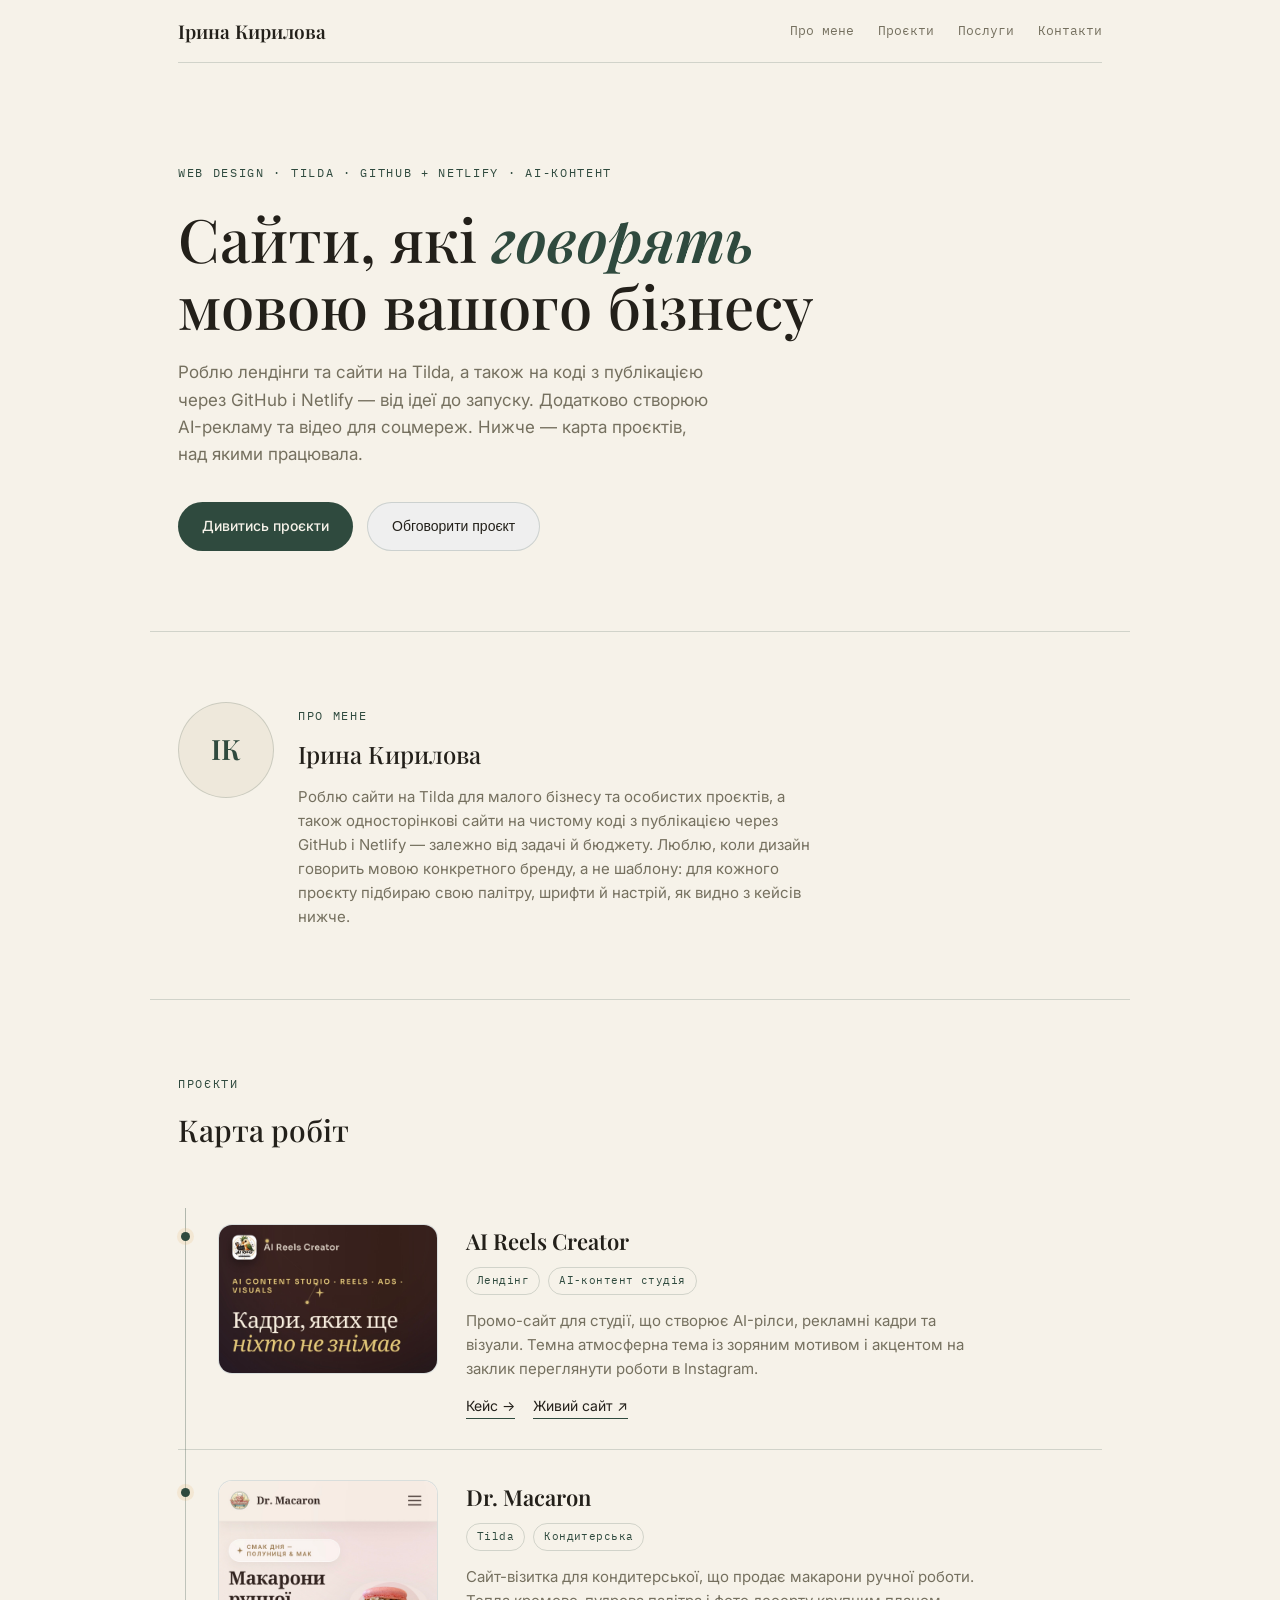
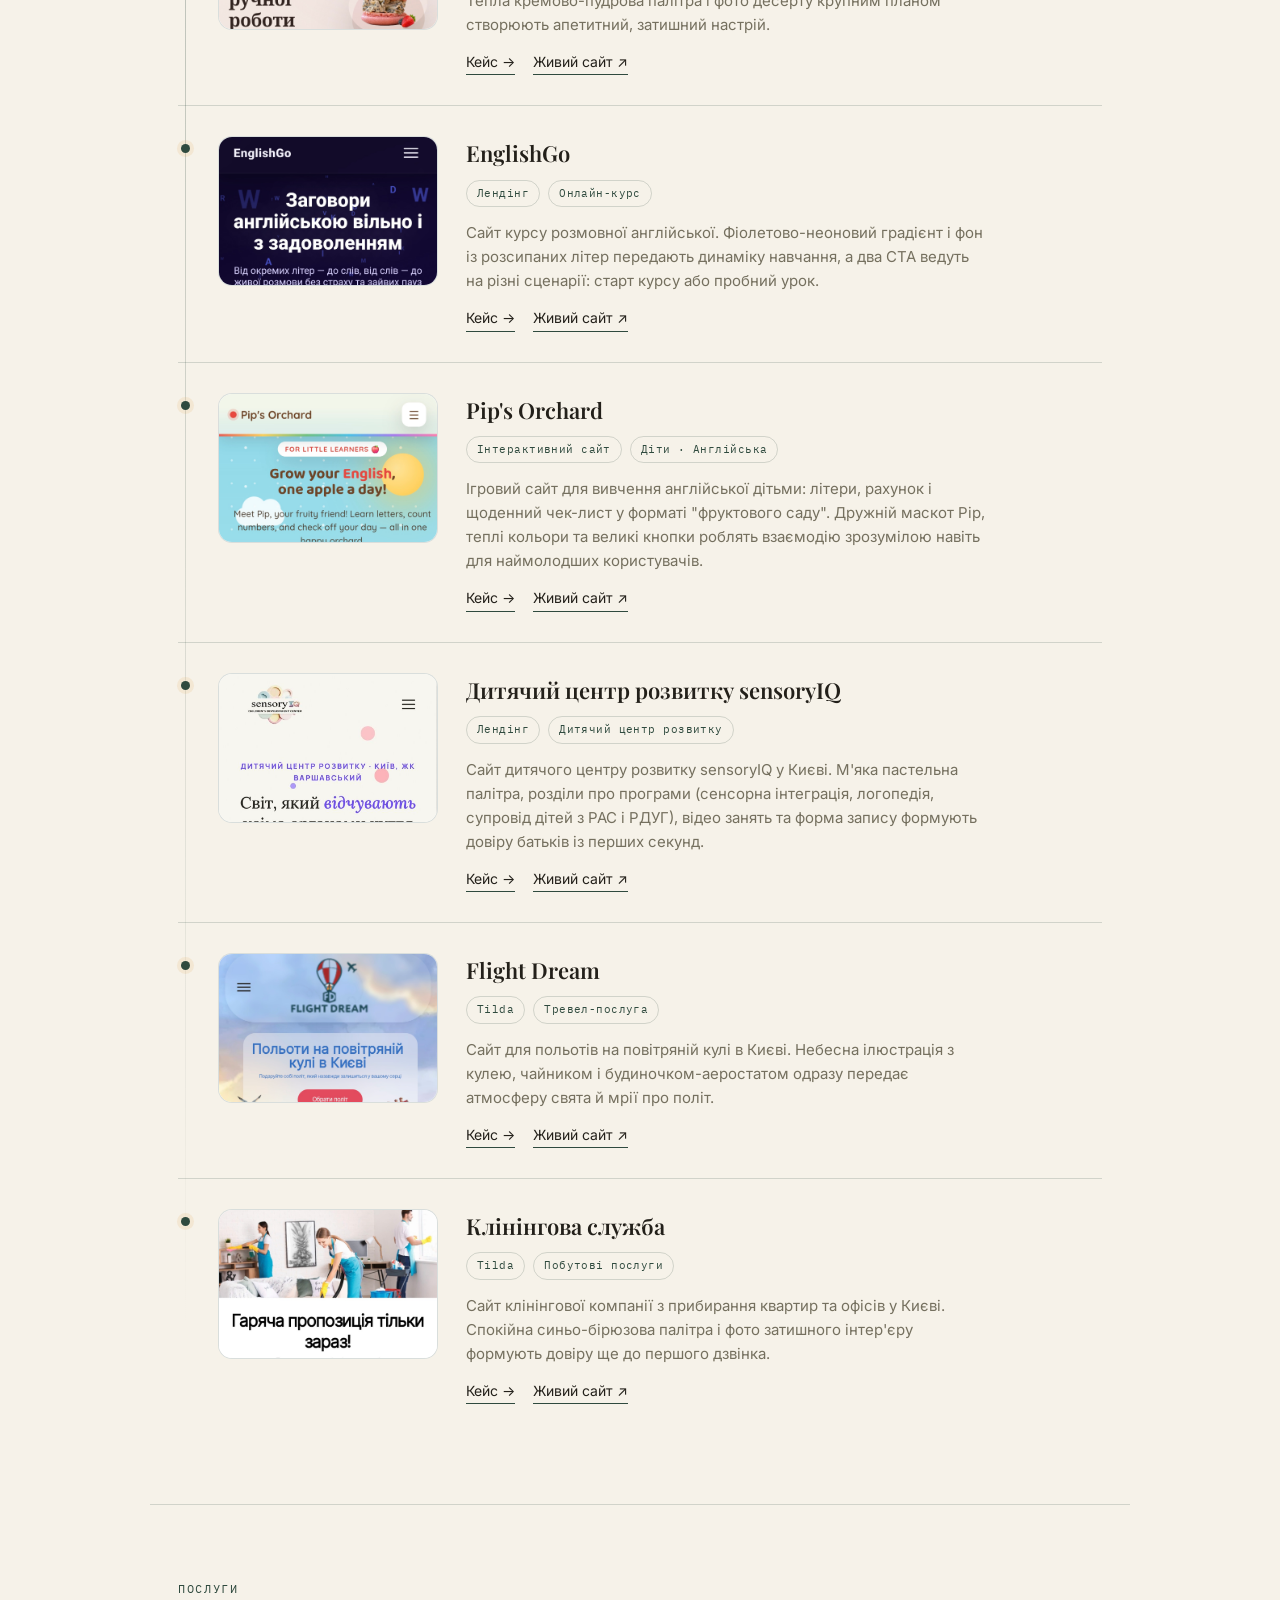
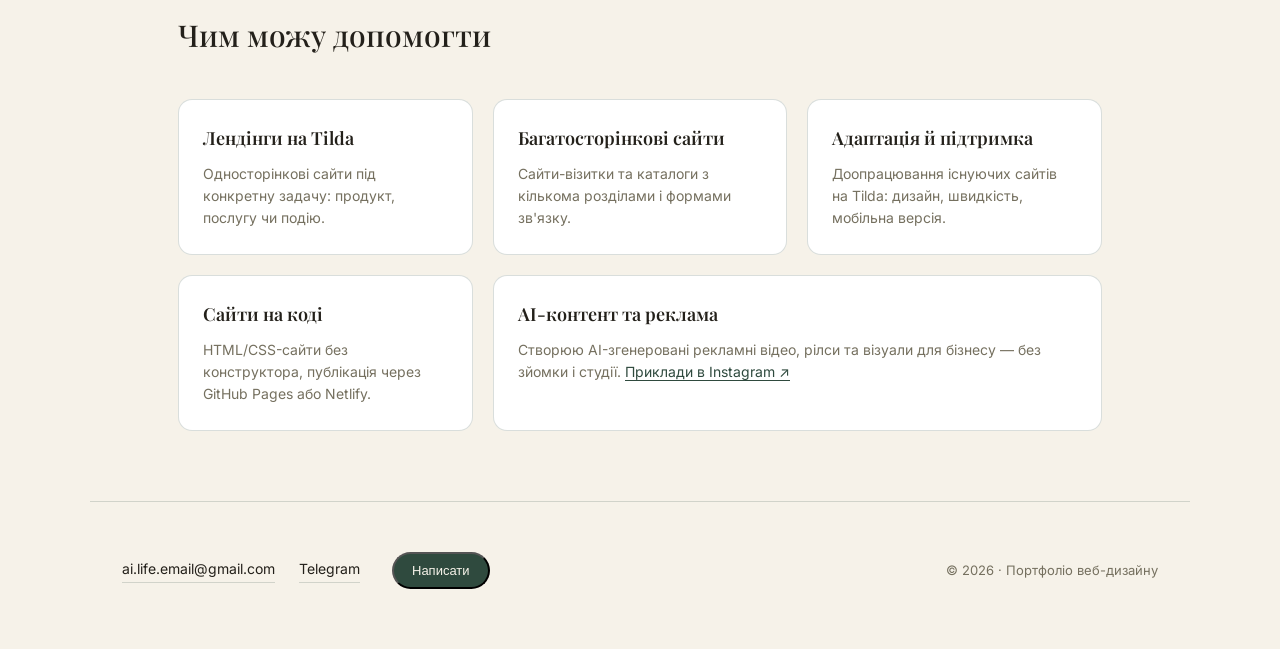
==== index.html @ 843b8435 "Add files via upload" ====
<!DOCTYPE html>
<html lang="uk">
<head>
<meta charset="UTF-8">
<meta name="viewport" content="width=device-width, initial-scale=1.0">
<title>Портфоліо — веб-дизайн і сайти на Tilda</title>
<meta name="description" content="Портфоліо сайтів: лендінги та сайти на Tilda для бізнесу.">
<link rel="stylesheet" href="style.css">
</head>
<body>

<header class="wrap">
  <div class="nav">
    <div class="nav-name">Ірина Кирилова</div>
    <div class="nav-links">
      <a href="#about">Про мене</a>
      <a href="#projects">Проєкти</a>
      <a href="#services">Послуги</a>
      <a href="#contact">Контакти</a>
    </div>
  </div>
</header>

<section class="wrap hero">
  <span class="eyebrow">Web design · Tilda · GitHub + Netlify · <span class="nowrap">AI-контент</span></span>
  <h1>Сайти, які <em>говорять</em><br>мовою вашого бізнесу</h1>
  <p class="lead">Роблю лендінги та сайти на Tilda, а також на коді з публікацією через GitHub і Netlify — від ідеї до запуску. Додатково створюю AI-рекламу та відео для соцмереж. Нижче — карта проєктів, над якими працювала.</p>
  <div class="btn-row">
    <a class="btn btn-primary" href="#projects">Дивитись проєкти</a>
    <button type="button" class="btn btn-ghost" onclick="openContactModal()">Обговорити проєкт</button>
  </div>
</section>

<section class="wrap section about-section" id="about">
  <div class="about-grid">
    <div class="about-avatar">ІК</div>
    <div>
      <span class="eyebrow">Про мене</span>
      <h2 class="about-name">Ірина Кирилова</h2>
      <p class="about-text">
        Роблю сайти на Tilda для малого бізнесу та особистих проєктів, а також односторінкові сайти
        на чистому коді з публікацією через GitHub і Netlify — залежно від задачі й бюджету.
        Люблю, коли дизайн говорить мовою конкретного бренду, а не шаблону: для кожного проєкту
        підбираю свою палітру, шрифти й настрій, як видно з кейсів нижче.
      </p>
    </div>
  </div>
</section>

<section class="wrap section" id="projects">
  <div class="section-head">
    <span class="eyebrow">Проєкти</span>
    <h2>Карта робіт</h2>
  </div>

  <div class="projects">

    <!-- Project 1: AI Reels Creator -->
    <div class="project-card">
      <div class="project-inner">
        <div class="project-thumb">
          <img src="assets/screenshots/ai-reels-creator-hero.jpg" alt="Головний екран сайту AI Reels Creator">
        </div>
        <div>
          <h3 class="project-title">AI Reels Creator</h3>
          <div class="tags">
            <span class="tag">Лендінг</span>
            <span class="tag">AI-контент студія</span>
          </div>
          <p class="project-desc">
            Промо-сайт для студії, що створює AI-рілси, рекламні кадри та візуали.
            Темна атмосферна тема із зоряним мотивом і акцентом на заклик переглянути роботи в Instagram.
          </p>
          <div class="project-links">
            <a href="cases/ai-reels-creator.html">Кейс →</a>
            <a href="https://gregarious-figolla-b97cef.netlify.app/" target="_blank" rel="noopener">Живий сайт ↗</a>
          </div>
        </div>
      </div>
    </div>

    <!-- Project 2: Dr. Macaron -->
    <div class="project-card">
      <div class="project-inner">
        <div class="project-thumb">
          <img src="assets/screenshots/dr-macaron-hero.jpg" alt="Головний екран сайту Dr. Macaron">
        </div>
        <div>
          <h3 class="project-title">Dr. Macaron</h3>
          <div class="tags">
            <span class="tag">Tilda</span>
            <span class="tag">Кондитерська</span>
          </div>
          <p class="project-desc">
            Сайт-візитка для кондитерської, що продає макарони ручної роботи.
            Тепла кремово-пудрова палітра і фото десерту крупним планом створюють апетитний, затишний настрій.
          </p>
          <div class="project-links">
            <a href="cases/dr-macaron.html">Кейс →</a>
            <!-- <a href="https://zesty-manatee-9ac71f.netlify.app/" target="_blank" rel="noopener">Живий сайт ↗</a> -->
            <a href="https://macaronvarshavskiy.tilda.ws" target="_blank" rel="noopener">Живий сайт ↗</a>
          </div>
        </div>
      </div>
    </div>

    <!-- Project 3: EnglishGo -->
    <div class="project-card">
      <div class="project-inner">
        <div class="project-thumb">
          <img src="assets/screenshots/englishgo-hero.jpg" alt="Головний екран сайту EnglishGo">
        </div>
        <div>
          <h3 class="project-title">EnglishGo</h3>
          <div class="tags">
            <span class="tag">Лендінг</span>
            <span class="tag">Онлайн-курс</span>
          </div>
          <p class="project-desc">
            Сайт курсу розмовної англійської. Фіолетово-неоновий градієнт і фон із розсипаних літер
            передають динаміку навчання, а два CTA ведуть на різні сценарії: старт курсу або пробний урок.
          </p>
          <div class="project-links">
            <a href="cases/englishgo.html">Кейс →</a>
            <a href="https://irinalotusdomino-jpg.github.io/englishcourse/index.html" target="_blank" rel="noopener">Живий сайт ↗</a>
          </div>
        </div>
      </div>
    </div>

    <!-- Project 4: Pip's Orchard (kids site) -->
    <div class="project-card">
      <div class="project-inner">
        <div class="project-thumb">
          <img src="assets/screenshots/pip-orchard-hero.jpg" alt="Головний екран сайту Pip's Orchard">
        </div>
        <div>
          <h3 class="project-title">Pip's Orchard</h3>
          <div class="tags">
            <span class="tag">Інтерактивний сайт</span>
            <span class="tag">Діти · Англійська</span>
          </div>
          <p class="project-desc">
            Ігровий сайт для вивчення англійської дітьми: літери, рахунок і щоденний чек-лист у форматі
            "фруктового саду". Дружній маскот Pip, теплі кольори та великі кнопки роблять взаємодію
            зрозумілою навіть для наймолодших користувачів.
          </p>
          <div class="project-links">
            <a href="cases/pip-orchard.html">Кейс →</a>
            <a href="https://irinalotusdomino-jpg.github.io/kids/" target="_blank" rel="noopener">Живий сайт ↗</a>
          </div>
        </div>
      </div>
    </div>

    <!-- Project 5: SensoryIQ -->
    <div class="project-card">
      <div class="project-inner">
        <div class="project-thumb">
          <img src="assets/screenshots/sensoryiq-hero.jpg" alt="Головний екран сайту дитячого центру розвитку sensoryIQ">
        </div>
        <div>
          <h3 class="project-title">Дитячий центр розвитку sensoryIQ</h3>
          <div class="tags">
            <span class="tag">Лендінг</span>
            <span class="tag">Дитячий центр розвитку</span>
          </div>
          <p class="project-desc">
            Сайт дитячого центру розвитку sensoryIQ у Києві. М'яка пастельна палітра, розділи про
            програми (сенсорна інтеграція, логопедія, супровід дітей з РАС і РДУГ), відео занять
            та форма запису формують довіру батьків із перших секунд.
          </p>
          <div class="project-links">
            <a href="cases/sensoryiq.html">Кейс →</a>
            <a href="https://sensoryiq.netlify.app/" target="_blank" rel="noopener">Живий сайт ↗</a>
          </div>
        </div>
      </div>
    </div>

    <!-- Project 6: Flight Dream -->
    <div class="project-card">
      <div class="project-inner">
        <div class="project-thumb">
          <img src="assets/screenshots/flight-dream-hero.jpg" alt="Головний екран сайту Flight Dream">
        </div>
        <div>
          <h3 class="project-title">Flight Dream</h3>
          <div class="tags">
            <span class="tag">Tilda</span>
            <span class="tag">Тревел-послуга</span>
          </div>
          <p class="project-desc">
            Сайт для польотів на повітряній кулі в Києві. Небесна ілюстрація з кулею, чайником і будиночком-аеростатом
            одразу передає атмосферу свята й мрії про політ.
          </p>
          <div class="project-links">
            <a href="cases/flight-dream.html">Кейс →</a>
            <a href="https://bravely-tall-yoga.tilda.ws/" target="_blank" rel="noopener">Живий сайт ↗</a>
          </div>
        </div>
      </div>
    </div>

    <!-- Project 7: Cleaning service -->
    <div class="project-card">
      <div class="project-inner">
        <div class="project-thumb">
          <img src="assets/screenshots/cleaning-hero.jpg" alt="Головний екран сайту клінінгової компанії">
        </div>
        <div>
          <h3 class="project-title">Клінінгова служба</h3>
          <div class="tags">
            <span class="tag">Tilda</span>
            <span class="tag">Побутові послуги</span>
          </div>
          <p class="project-desc">
            Сайт клінінгової компанії з прибирання квартир та офісів у Києві. Спокійна синьо-бірюзова
            палітра і фото затишного інтер'єру формують довіру ще до першого дзвінка.
          </p>
          <div class="project-links">
            <a href="cases/cleaning-service.html">Кейс →</a>
            <a href="https://bravely-tall-yoga.tilda.ws/clining" target="_blank" rel="noopener">Живий сайт ↗</a>
          </div>
        </div>
      </div>
    </div>

  </div>
</section>

<section class="wrap section" id="services">
  <div class="section-head">
    <span class="eyebrow">Послуги</span>
    <h2>Чим можу допомогти</h2>
  </div>
  <div class="services-grid">
    <div class="service">
      <h3>Лендінги на Tilda</h3>
      <p>Односторінкові сайти під конкретну задачу: продукт, послугу чи подію.</p>
    </div>
    <div class="service">
      <h3>Багатосторінкові сайти</h3>
      <p>Сайти-візитки та каталоги з кількома розділами і формами зв'язку.</p>
    </div>
    <div class="service">
      <h3>Адаптація й підтримка</h3>
      <p>Доопрацювання існуючих сайтів на Tilda: дизайн, швидкість, мобільна версія.</p>
    </div>
    <div class="service">
      <h3>Сайти на коді</h3>
      <p>HTML/CSS-сайти без конструктора, публікація через GitHub Pages або Netlify.</p>
    </div>
    <div class="service">
      <h3>AI-контент та реклама</h3>
      <p>
        Створюю AI-згенеровані рекламні відео, рілси та візуали для бізнесу — без зйомки і студії.
        <a href="https://www.instagram.com/new_ai_life?igsh=emFlcHRubjFsZ25m" target="_blank" rel="noopener" style="color:var(--accent-gold); text-decoration:none; border-bottom:1px solid var(--accent-gold);">Приклади в Instagram ↗</a>
      </p>
    </div>
  </div>
</section>

<footer class="wrap" id="contact">
  <div class="contacts">
    <a href="mailto:ai.life.email@gmail.com">ai.life.email@gmail.com</a>
    <a href="https://t.me/KyrylovaIryna" target="_blank" rel="noopener">Telegram</a>
    <button type="button" class="btn btn-primary" style="padding:9px 18px; font-size:13px;" onclick="openContactModal()">Написати</button>
  </div>
  <div class="copy">© 2026 · Портфоліо веб-дизайну</div>
</footer>

<!-- Contact modal -->
<div class="modal-overlay" id="contactModal" aria-hidden="true">
  <div class="modal-box" role="dialog" aria-modal="true" aria-labelledby="modalTitle">
    <button type="button" class="modal-close" onclick="closeContactModal()" aria-label="Закрити">&times;</button>
    <h3 id="modalTitle" class="modal-title">Обговорити проєкт</h3>
    <p class="modal-sub">Залиште контакти — відповім найближчим часом.</p>

    <form id="contactForm" novalidate>
      <div class="form-group">
        <label for="cf-name">Ім'я</label>
        <input type="text" id="cf-name" name="name" required autocomplete="name">
        <span class="field-error" id="err-name"></span>
      </div>
      <div class="form-group">
        <label for="cf-phone">Телефон</label>
        <input type="tel" id="cf-phone" name="phone" required autocomplete="tel" placeholder="+380 XX XXX XX XX">
        <span class="field-error" id="err-phone"></span>
      </div>
      <div class="form-group">
        <label for="cf-message">Про проєкт</label>
        <textarea id="cf-message" name="message" rows="4" placeholder="Коротко опишіть задачу"></textarea>
      </div>
      <button type="submit" class="btn btn-primary" id="cf-submit" style="width:100%; justify-content:center;">Відправити</button>
      <p class="form-status" id="cf-status" role="status"></p>
    </form>
  </div>
</div>

<script>
// ==== Налаштування форми (Google Таблиця + Telegram через Apps Script) ====
// Токен бота і chat_id тепер налаштовуються в окремому файлі apps-script.gs
// (на боці Google, не видно в коді сайту). Тут потрібно вставити лише URL
// вже розгорнутого веб-застосунку Apps Script — інструкція в apps-script.gs.
const APPS_SCRIPT_URL = 'https://script.google.com/macros/s/AKfycbyjKyHhJPvxg4FefCk3Q43lx-s5O0-JwYvJcK7pn62G4wfv7XM7-4lDS8WZHma_kgle3Q/exec';

function openContactModal() {
  document.getElementById('contactModal').classList.add('open');
  document.body.style.overflow = 'hidden';
}
function closeContactModal() {
  document.getElementById('contactModal').classList.remove('open');
  document.body.style.overflow = '';
}
document.getElementById('contactModal').addEventListener('click', function(e) {
  if (e.target === this) closeContactModal();
});
document.addEventListener('keydown', function(e) {
  if (e.key === 'Escape') closeContactModal();
});

function isValidPhone(value) {
  const cleaned = value.replace(/[\s\-\(\)]/g, '');
  return /^(\+380\d{9}|0\d{9})$/.test(cleaned);
}

document.getElementById('contactForm').addEventListener('submit', async function(e) {
  e.preventDefault();

  const nameEl = document.getElementById('cf-name');
  const phoneEl = document.getElementById('cf-phone');
  const messageEl = document.getElementById('cf-message');
  const errName = document.getElementById('err-name');
  const errPhone = document.getElementById('err-phone');
  const statusEl = document.getElementById('cf-status');
  const submitBtn = document.getElementById('cf-submit');

  errName.textContent = '';
  errPhone.textContent = '';
  statusEl.textContent = '';
  statusEl.className = 'form-status';

  let valid = true;
  if (!nameEl.value.trim()) {
    errName.textContent = "Введіть ім'я";
    valid = false;
  }
  if (!isValidPhone(phoneEl.value.trim())) {
    errPhone.textContent = 'Введіть коректний номер, напр. +380971234567';
    valid = false;
  }
  if (!valid) return;

  if (APPS_SCRIPT_URL.indexOf('ВСТАВТЕ') !== -1) {
    statusEl.textContent = 'Форму не налаштовано: додайте APPS_SCRIPT_URL у коді сайту (див. apps-script.gs).';
    statusEl.classList.add('error');
    return;
  }

  submitBtn.disabled = true;
  submitBtn.textContent = 'Надсилаю…';

  const formData = new URLSearchParams();
  formData.append('name', nameEl.value.trim());
  formData.append('phone', phoneEl.value.trim());
  formData.append('message', messageEl.value.trim());
  formData.append('source', 'Заявка з портфоліо');

  try {
    const res = await fetch(APPS_SCRIPT_URL, { method: 'POST', body: formData });
    const data = await res.json();
    if (data.status === 'ok') {
      statusEl.textContent = 'Дякую! Заявку надіслано, скоро зв\'яжусь.';
      statusEl.classList.add('success');
      document.getElementById('contactForm').reset();
      setTimeout(closeContactModal, 1800);
    } else {
      throw new Error(data.message || 'Apps Script error');
    }
  } catch (err) {
    statusEl.textContent = 'Не вдалося надіслати. Спробуйте ще раз або напишіть напряму в Telegram.';
    statusEl.classList.add('error');
  } finally {
    submitBtn.disabled = false;
    submitBtn.textContent = 'Відправити';
  }
});
</script>

<button type="button" class="scroll-top-btn" id="scrollTopBtn" aria-label="Нагору">
  <svg viewBox="0 0 24 24" fill="none" stroke="currentColor" stroke-width="2" stroke-linecap="round" stroke-linejoin="round"><path d="M18 15l-6-6-6 6"/></svg>
</button>

<script>
(function() {
  const btn = document.getElementById('scrollTopBtn');
  window.addEventListener('scroll', function() {
    if (window.scrollY > 500) btn.classList.add('visible');
    else btn.classList.remove('visible');
  });
  btn.addEventListener('click', function() {
    window.scrollTo({ top: 0, behavior: 'smooth' });
  });
})();
</script>

</body>
</html>
---- style.css ----
@import url('https://fonts.googleapis.com/css2?family=Playfair+Display:ital,wght@0,500;0,600;1,500;1,600&family=Inter:wght@400;500;600&family=IBM+Plex+Mono:wght@400;500&display=swap');

:root {
  --bg: #f6f2e9;
  --surface: #ffffff;
  --surface-2: #eee8db;
  --accent-gold: #2f4a3e;
  --accent-coral: #1e332b;
  --text: #23201a;
  --text-muted: #75705f;
  --line: rgba(47, 74, 62, 0.18);
  --radius: 14px;
}

* { box-sizing: border-box; }

html { scroll-behavior: smooth; }

body {
  margin: 0;
  background: var(--bg);
  color: var(--text);
  font-family: 'Inter', sans-serif;
  line-height: 1.6;
  -webkit-font-smoothing: antialiased;
}

body::before {
  content: '';
  position: fixed;
  inset: 0;
  pointer-events: none;
  z-index: 0;
}

a { color: inherit; }

.wrap {
  max-width: 980px;
  margin: 0 auto;
  padding: 0 28px;
  position: relative;
  z-index: 1;
}

.eyebrow {
  font-family: 'IBM Plex Mono', monospace;
  font-size: 12px;
  letter-spacing: 0.14em;
  text-transform: uppercase;
  color: var(--accent-gold);
}

/* ---------- Header ---------- */
header {
  padding-top: 28px;
}
.nav {
  display: flex;
  justify-content: space-between;
  align-items: center;
  padding: 16px 0;
  border-bottom: 1px solid var(--line);
}
.nav-name {
  font-family: 'Playfair Display', serif;
  font-size: 19px;
  font-weight: 600;
}
.nav-links {
  display: flex;
  gap: 24px;
  font-family: 'IBM Plex Mono', monospace;
  font-size: 13px;
  color: var(--text-muted);
}
.nav-links a { text-decoration: none; }
.nav-links a:hover { color: var(--accent-gold); }

/* ---------- Hero ---------- */
.hero {
  padding-top: 96px;
  padding-bottom: 80px;
  position: relative;
}
.hero-line {
  position: absolute;
  top: 0;
  right: -40px;
  width: 340px;
  height: 340px;
  opacity: 0.5;
  pointer-events: none;
}
.hero h1 {
  font-family: 'Playfair Display', serif;
  font-weight: 500;
  font-size: clamp(38px, 6vw, 60px);
  line-height: 1.12;
  margin: 20px 0 6px;
  max-width: 720px;
}
.hero h1 em {
  font-style: italic;
  font-weight: 600;
  color: var(--accent-gold);
}
.hero p.lead {
  max-width: 540px;
  color: var(--text-muted);
  font-size: 17px;
  margin: 20px 0 34px;
}
.btn-row { display: flex; gap: 14px; flex-wrap: wrap; }
.btn {
  display: inline-flex;
  align-items: center;
  gap: 8px;
  padding: 13px 24px;
  border-radius: 999px;
  font-size: 14px;
  font-weight: 500;
  text-decoration: none;
  transition: transform 0.15s ease, opacity 0.15s ease;
}
.btn:hover { transform: translateY(-1px); }
.btn-primary {
  background: var(--accent-gold);
  color: var(--bg);
}
.btn-ghost {
  border: 1px solid var(--line);
  color: var(--text);
}
.btn-ghost:hover { border-color: var(--accent-gold); }

.nowrap { white-space: nowrap; }

/* ---------- About ---------- */
.about-section { border-top: none; padding-top: 0; }
.about-grid {
  display: grid;
  grid-template-columns: 96px 1fr;
  gap: 24px;
  align-items: start;
}
.about-avatar {
  width: 96px;
  height: 96px;
  border-radius: 50%;
  background: var(--surface-2);
  border: 1px solid var(--line);
  display: flex;
  align-items: center;
  justify-content: center;
  font-family: 'Playfair Display', serif;
  font-size: 28px;
  font-weight: 600;
  color: var(--accent-gold);
  flex-shrink: 0;
}
.about-name {
  font-family: 'Playfair Display', serif;
  font-weight: 500;
  font-size: 24px;
  margin: 8px 0 12px;
}
.about-text {
  color: var(--text-muted);
  font-size: 15px;
  max-width: 520px;
  margin: 0;
}

/* ---------- Section headings ---------- */
.section { padding-top: 70px; padding-bottom: 70px; border-top: 1px solid var(--line); }
.section-head { margin-bottom: 40px; }
.section-head h2 {
  font-family: 'Playfair Display', serif;
  font-weight: 500;
  font-size: 30px;
  margin: 10px 0 0;
}

/* ---------- Project list (constellation) ---------- */
.projects {
  position: relative;
  display: flex;
  flex-direction: column;
  gap: 0;
}
.projects::before {
  content: '';
  position: absolute;
  left: 7px;
  top: 14px;
  bottom: 14px;
  width: 1px;
  background: linear-gradient(to bottom, var(--accent-gold), transparent 95%);
  opacity: 0.35;
}
.project-card {
  position: relative;
  padding: 30px 0 30px 40px;
  border-bottom: 1px solid var(--line);
}
.project-card:last-child { border-bottom: none; }
.project-card::before {
  content: '';
  position: absolute;
  left: 3px;
  top: 38px;
  width: 9px;
  height: 9px;
  border-radius: 50%;
  background: var(--accent-gold);
  box-shadow: 0 0 0 4px rgba(227,167,91,0.15);
}
.project-inner {
  display: grid;
  grid-template-columns: 220px 1fr;
  gap: 28px;
  align-items: start;
}
.project-thumb {
  width: 220px;
  height: 150px;
  border-radius: var(--radius);
  overflow: hidden;
  background: var(--surface);
  border: 1px solid var(--line);
}
.project-thumb img {
  width: 100%;
  height: 100%;
  object-fit: cover;
  object-position: top;
  display: block;
}
.project-thumb.placeholder {
  display: flex;
  align-items: center;
  justify-content: center;
  color: var(--text-muted);
  font-family: 'IBM Plex Mono', monospace;
  font-size: 12px;
  text-align: center;
  padding: 12px;
}
.project-title {
  font-family: 'Playfair Display', serif;
  font-size: 22px;
  font-weight: 600;
  margin: 0 0 8px;
}
.project-desc {
  color: var(--text-muted);
  font-size: 15px;
  margin: 0 0 14px;
  max-width: 520px;
}
.tags { display: flex; gap: 8px; flex-wrap: wrap; margin-bottom: 14px; }
.tag {
  font-family: 'IBM Plex Mono', monospace;
  font-size: 11px;
  letter-spacing: 0.04em;
  padding: 4px 10px;
  border-radius: 999px;
  border: 1px solid var(--line);
  color: var(--accent-gold);
}
.project-links { display: flex; gap: 18px; font-size: 14px; }
.project-links a {
  text-decoration: none;
  color: var(--text);
  border-bottom: 1px solid var(--accent-gold);
  padding-bottom: 1px;
}
.project-links a:hover { color: var(--accent-gold); }
.status-badge {
  font-family: 'IBM Plex Mono', monospace;
  font-size: 11px;
  color: var(--text-muted);
}

/* ---------- Services ---------- */
.services-grid {
  display: grid;
  grid-template-columns: repeat(3, 1fr);
  gap: 20px;
}
.service:last-child { grid-column: span 2; }
.service {
  background: var(--surface);
  border: 1px solid var(--line);
  border-radius: var(--radius);
  padding: 24px;
}
.service h3 {
  font-family: 'Playfair Display', serif;
  font-size: 18px;
  font-weight: 600;
  margin: 0 0 10px;
}
.service p {
  color: var(--text-muted);
  font-size: 14px;
  margin: 0;
}

/* ---------- Footer ---------- */
footer.wrap {
  max-width: 1100px;
  padding: 50px 32px 60px;
  border-top: 1px solid var(--line);
  display: flex;
  justify-content: space-between;
  align-items: center;
  flex-wrap: wrap;
  gap: 20px;
}
footer .contacts { display: flex; gap: 24px; font-size: 14px; align-items: center; flex-wrap: wrap; }
footer .contacts a { text-decoration: none; border-bottom: 1px solid var(--line); padding-bottom: 1px; cursor: pointer; }
footer .contacts a:hover,
footer .contacts a:active { border-color: var(--accent-gold); color: var(--accent-gold); }
footer .contacts .btn { margin-left: 8px; }
footer .copy { color: var(--text-muted); font-size: 13px; }

/* ---------- Case page ---------- */
.case-hero { padding-top: 60px; padding-bottom: 40px; }
.case-back {
  font-family: 'IBM Plex Mono', monospace;
  font-size: 13px;
  color: var(--text-muted);
  text-decoration: none;
  display: inline-block;
  margin-bottom: 28px;
}
.case-back:hover { color: var(--accent-gold); }
.case-hero h1 {
  font-family: 'Playfair Display', serif;
  font-weight: 500;
  font-size: clamp(32px, 5vw, 46px);
  margin: 14px 0;
}
.case-cover {
  width: 100%;
  max-width: 360px;
  height: 480px;
  margin-left: auto;
  margin-right: auto;
  border-radius: var(--radius);
  border: 1px solid var(--line);
  overflow: hidden;
  margin-top: 30px;
  margin-bottom: 10px;
}
.case-cover img {
  width: 100%;
  height: 100%;
  object-fit: cover;
  object-position: top;
  display: block;
}
.case-meta {
  display: grid;
  grid-template-columns: repeat(3, 1fr);
  gap: 20px;
  margin: 44px 0;
  padding: 28px 0;
  border-top: 1px solid var(--line);
  border-bottom: 1px solid var(--line);
}
.case-meta div .eyebrow { display: block; margin-bottom: 8px; }
.case-body h2 {
  font-family: 'Playfair Display', serif;
  font-size: 22px;
  font-weight: 600;
  margin: 40px 0 12px;
}
.case-body p { color: var(--text-muted); max-width: 640px; }

/* ---------- Responsive ---------- */
@media (max-width: 720px) {
  .project-inner { grid-template-columns: 1fr; }
  .project-thumb { width: 100%; height: 190px; }
  .services-grid { grid-template-columns: 1fr; }
  .service:last-child { grid-column: span 1; }
  .case-meta { grid-template-columns: 1fr; }
  .case-cover { max-width: 100%; height: 360px; }
  footer.wrap { flex-direction: column; align-items: flex-start; }

  .wrap { padding: 0 20px; }
  .nav {
    flex-direction: column;
    align-items: flex-start;
    gap: 12px;
    padding: 14px 0;
  }
  .nav-name { font-size: 18px; }
  .nav-links {
    flex-wrap: wrap;
    gap: 10px 16px;
    width: 100%;
  }
  .hero { padding-top: 48px; padding-bottom: 48px; }
  .hero .eyebrow { letter-spacing: 0.08em; font-size: 11px; }
  .hero h1 {
    font-size: 27px;
    line-height: 1.22;
    letter-spacing: -0.01em;
    margin: 12px 0 8px;
  }
  .hero p.lead { font-size: 15px; }
  #about > div,
  .about-grid {
    grid-template-columns: 1fr !important;
    justify-items: center;
    text-align: center;
    gap: 14px !important;
  }
  .about-avatar { margin: 0 auto; }
  .about-text { max-width: 100%; }
  .case-hero h1 { font-size: 28px; }
  .case-hero .eyebrow { letter-spacing: 0.08em; font-size: 11px; }
}


@media (prefers-reduced-motion: reduce) {
  html { scroll-behavior: auto; }
  .btn { transition: none; }
}

:focus-visible {
  outline: 2px solid var(--accent-gold);
  outline-offset: 3px;
}

/* ---------- Scroll to top ---------- */
.scroll-top-btn {
  position: fixed;
  right: 20px;
  bottom: 20px;
  width: 46px;
  height: 46px;
  border-radius: 50%;
  background: var(--surface);
  border: 1px solid var(--line);
  color: var(--accent-gold);
  display: flex;
  align-items: center;
  justify-content: center;
  cursor: pointer;
  box-shadow: 0 4px 14px rgba(35, 32, 26, 0.12);
  opacity: 0;
  transform: translateY(8px);
  pointer-events: none;
  transition: opacity 0.2s ease, transform 0.2s ease, border-color 0.2s ease;
  z-index: 50;
}
.scroll-top-btn.visible {
  opacity: 1;
  transform: translateY(0);
  pointer-events: auto;
}
.scroll-top-btn:hover { border-color: var(--accent-gold); }
.scroll-top-btn svg { width: 18px; height: 18px; }

@media (max-width: 480px) {
  .scroll-top-btn { right: 14px; bottom: 14px; width: 42px; height: 42px; }
}

/* ---------- Contact modal ---------- */
.modal-overlay {
  position: fixed;
  inset: 0;
  background: rgba(35, 32, 26, 0.55);
  display: flex;
  align-items: center;
  justify-content: center;
  padding: 20px;
  z-index: 100;
  opacity: 0;
  pointer-events: none;
  transition: opacity 0.2s ease;
}
.modal-overlay.open {
  opacity: 1;
  pointer-events: auto;
}
.modal-box {
  background: var(--surface);
  border: 1px solid var(--line);
  border-radius: var(--radius);
  padding: 32px;
  width: 100%;
  max-width: 420px;
  position: relative;
  transform: translateY(8px);
  transition: transform 0.2s ease;
}
.modal-overlay.open .modal-box { transform: translateY(0); }
.modal-close {
  position: absolute;
  top: 14px;
  right: 16px;
  background: none;
  border: none;
  font-size: 22px;
  line-height: 1;
  color: var(--text-muted);
  cursor: pointer;
  padding: 4px;
}
.modal-close:hover { color: var(--text); }
.modal-title {
  font-family: 'Playfair Display', serif;
  font-weight: 600;
  font-size: 22px;
  margin: 0 0 6px;
}
.modal-sub {
  color: var(--text-muted);
  font-size: 14px;
  margin: 0 0 20px;
}
.form-group { margin-bottom: 16px; }
.form-group label {
  display: block;
  font-family: 'IBM Plex Mono', monospace;
  font-size: 11px;
  letter-spacing: 0.04em;
  text-transform: uppercase;
  color: var(--text-muted);
  margin-bottom: 6px;
}
.form-group input,
.form-group textarea {
  width: 100%;
  background: var(--surface-2);
  border: 1px solid var(--line);
  border-radius: 8px;
  padding: 11px 13px;
  font-family: 'Inter', sans-serif;
  font-size: 14px;
  color: var(--text);
  resize: vertical;
}
.form-group input:focus,
.form-group textarea:focus {
  outline: none;
  border-color: var(--accent-gold);
}
.field-error {
  display: block;
  font-size: 12px;
  color: #b3432f;
  margin-top: 5px;
  min-height: 14px;
}
.form-status {
  font-size: 13px;
  text-align: center;
  margin: 14px 0 0;
  min-height: 18px;
}
.form-status.success { color: var(--accent-gold); }
.form-status.error { color: #b3432f; }

@media (max-width: 480px) {
  .modal-box { padding: 26px 22px; }
}
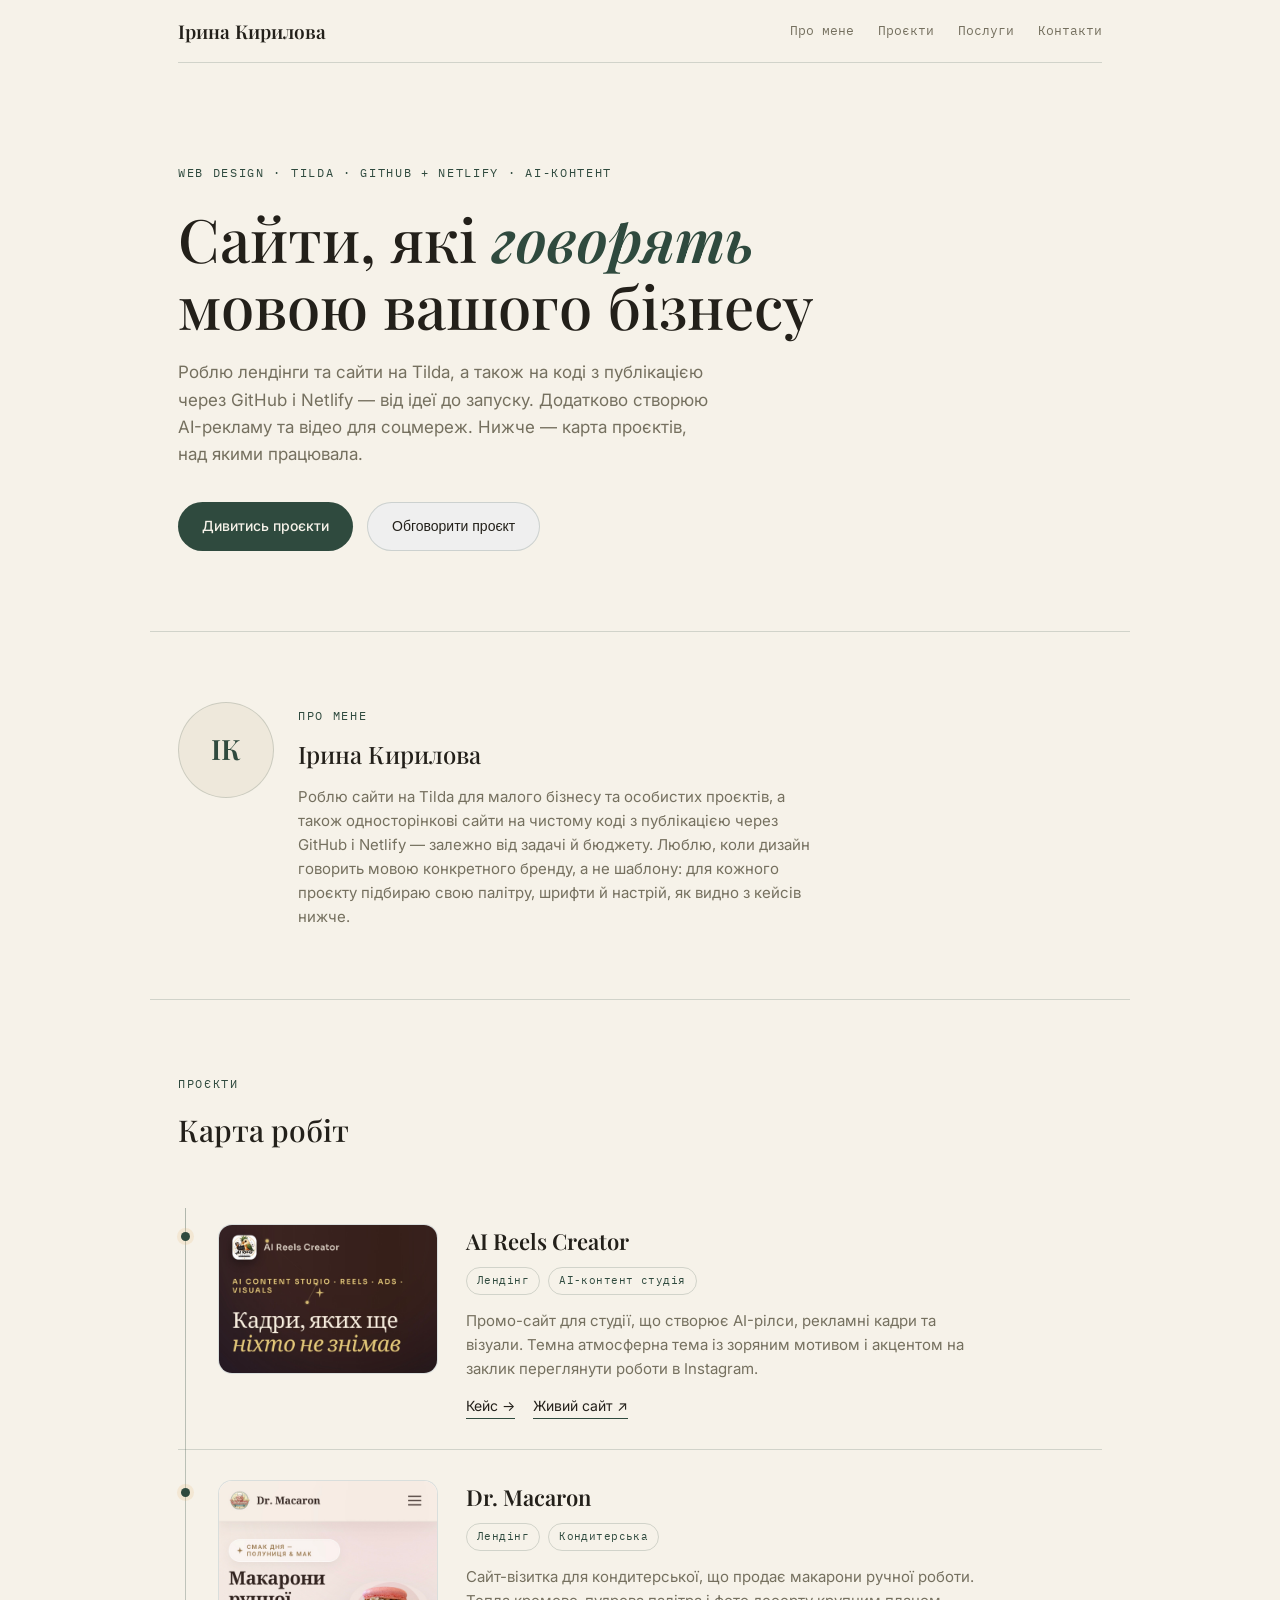
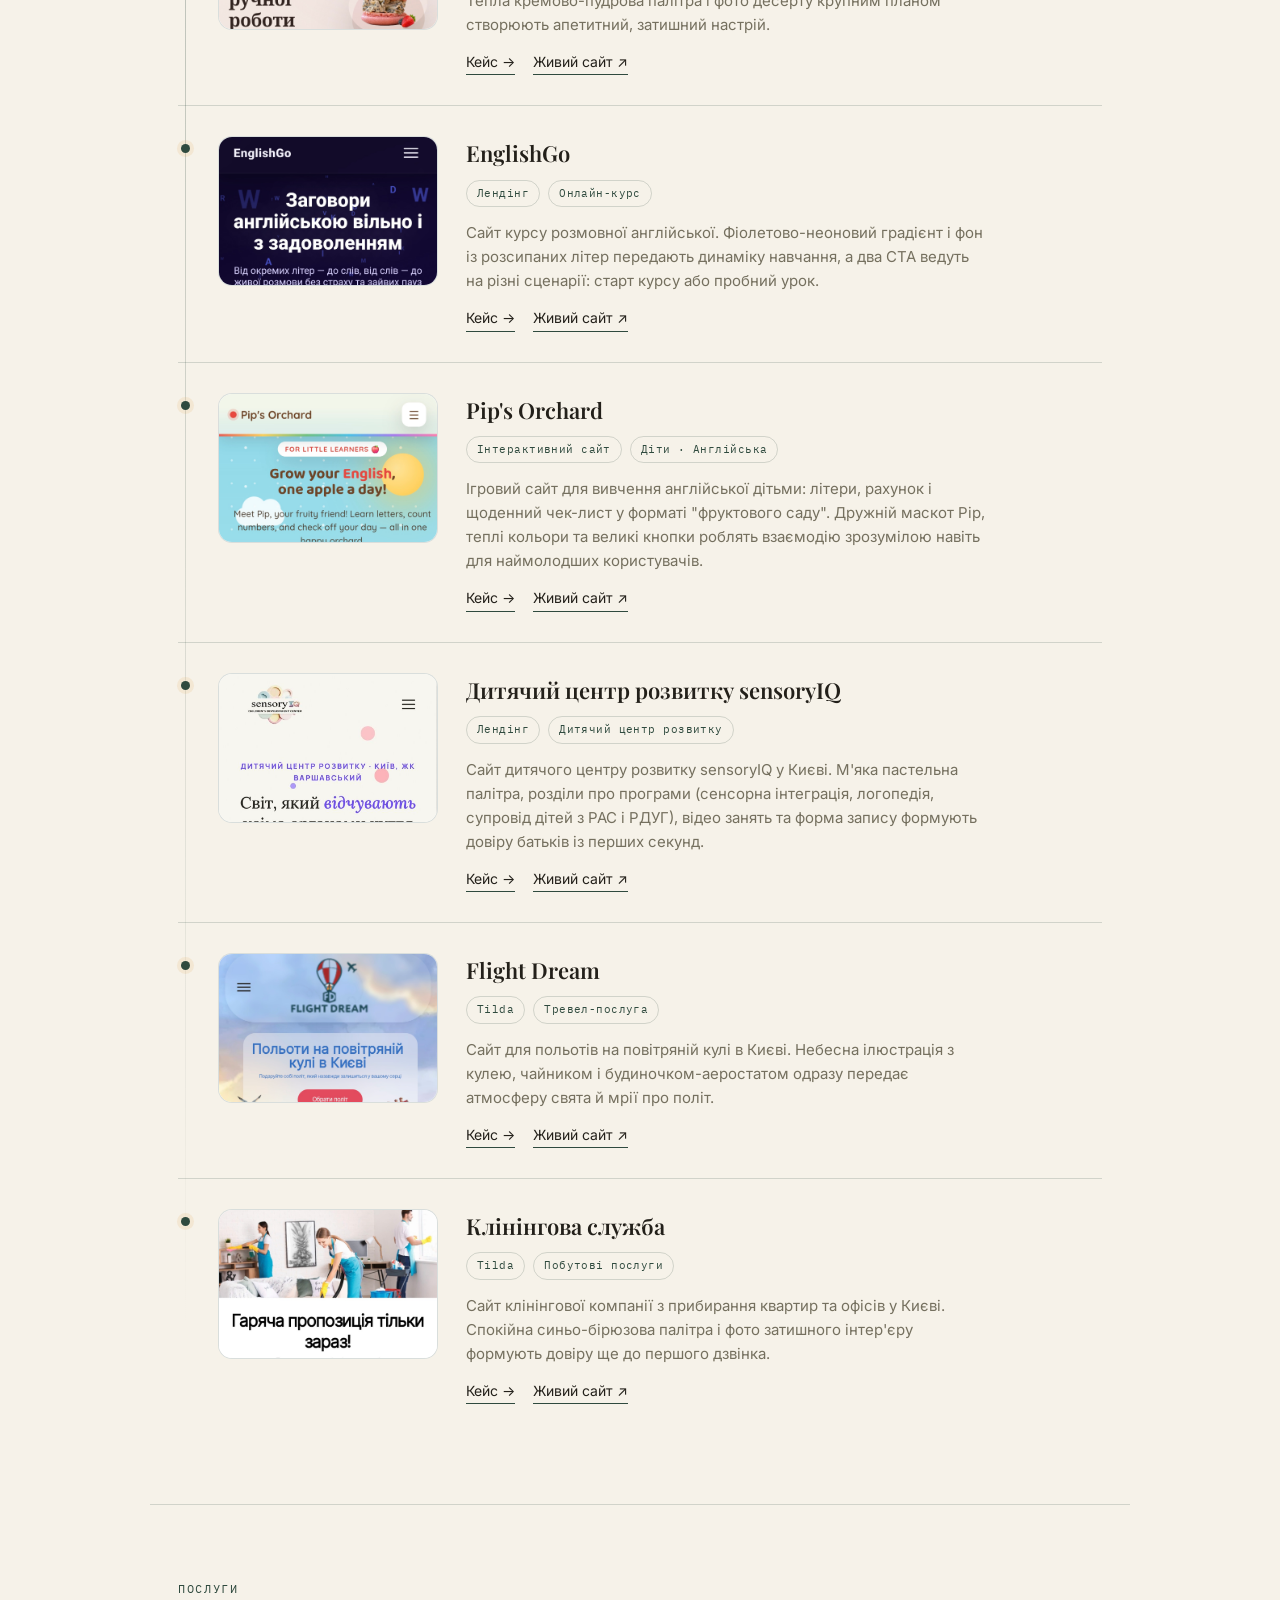
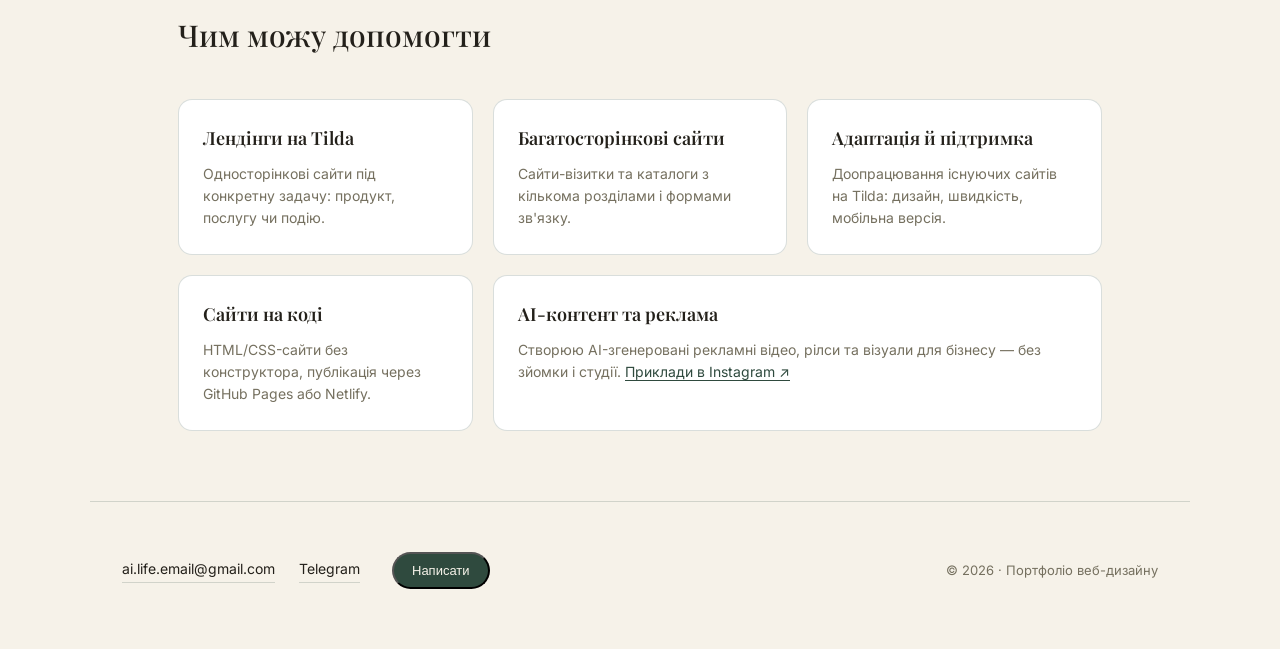
==== commit 4cd1e027: "Add files via upload" ====
--- a/index.html
+++ b/index.html
@@ -88,7 +88,7 @@
         <div>
           <h3 class="project-title">Dr. Macaron</h3>
           <div class="tags">
-            <span class="tag">Tilda</span>
+            <span class="tag">Лендінг</span>
             <span class="tag">Кондитерська</span>
           </div>
           <p class="project-desc">
@@ -97,8 +97,7 @@
           </p>
           <div class="project-links">
             <a href="cases/dr-macaron.html">Кейс →</a>
-            <!-- <a href="https://zesty-manatee-9ac71f.netlify.app/" target="_blank" rel="noopener">Живий сайт ↗</a> -->
-            <a href="https://macaronvarshavskiy.tilda.ws" target="_blank" rel="noopener">Живий сайт ↗</a>
+            <a href="https://zesty-manatee-9ac71f.netlify.app" target="_blank" rel="noopener">Живий сайт ↗</a>
           </div>
         </div>
       </div>
@@ -299,11 +298,11 @@
 </div>
 
 <script>
-// ==== Налаштування форми (Google Таблиця + Telegram через Apps Script) ====
-// Токен бота і chat_id тепер налаштовуються в окремому файлі apps-script.gs
-// (на боці Google, не видно в коді сайту). Тут потрібно вставити лише URL
-// вже розгорнутого веб-застосунку Apps Script — інструкція в apps-script.gs.
-const APPS_SCRIPT_URL = 'https://script.google.com/macros/s/AKfycbyjKyHhJPvxg4FefCk3Q43lx-s5O0-JwYvJcK7pn62G4wfv7XM7-4lDS8WZHma_kgle3Q/exec';
+// ==== Форма → Telegram ====
+// Форма надсилає дані на невеликий Cloudflare Worker (див. telegram-worker/),
+// який пересилає їх у Telegram. Щоб перемкнути форму на іншу людину/бізнес —
+// просто заміни значення TELEGRAM_ENDPOINT нижче.
+const TELEGRAM_ENDPOINT = 'https://portfolio-contact-ua.irina-lotus-domino.workers.dev';
 
 function openContactModal() {
   document.getElementById('contactModal').classList.add('open');
@@ -352,31 +351,26 @@
   }
   if (!valid) return;
 
-  if (APPS_SCRIPT_URL.indexOf('ВСТАВТЕ') !== -1) {
-    statusEl.textContent = 'Форму не налаштовано: додайте APPS_SCRIPT_URL у коді сайту (див. apps-script.gs).';
-    statusEl.classList.add('error');
-    return;
-  }
-
   submitBtn.disabled = true;
   submitBtn.textContent = 'Надсилаю…';
 
-  const formData = new URLSearchParams();
-  formData.append('name', nameEl.value.trim());
-  formData.append('phone', phoneEl.value.trim());
-  formData.append('message', messageEl.value.trim());
-  formData.append('source', 'Заявка з портфоліо');
+  const name = nameEl.value.trim();
+  const phone = phoneEl.value.trim();
+  const message = messageEl.value.trim();
 
   try {
-    const res = await fetch(APPS_SCRIPT_URL, { method: 'POST', body: formData });
-    const data = await res.json();
-    if (data.status === 'ok') {
+    const res = await fetch(TELEGRAM_ENDPOINT, {
+      method: 'POST',
+      headers: { 'Content-Type': 'application/json' },
+      body: JSON.stringify({ name: name, phone: phone, message: message })
+    });
+    if (res.ok) {
       statusEl.textContent = 'Дякую! Заявку надіслано, скоро зв\'яжусь.';
       statusEl.classList.add('success');
       document.getElementById('contactForm').reset();
       setTimeout(closeContactModal, 1800);
     } else {
-      throw new Error(data.message || 'Apps Script error');
+      throw new Error('Request failed with status ' + res.status);
     }
   } catch (err) {
     statusEl.textContent = 'Не вдалося надіслати. Спробуйте ще раз або напишіть напряму в Telegram.';
